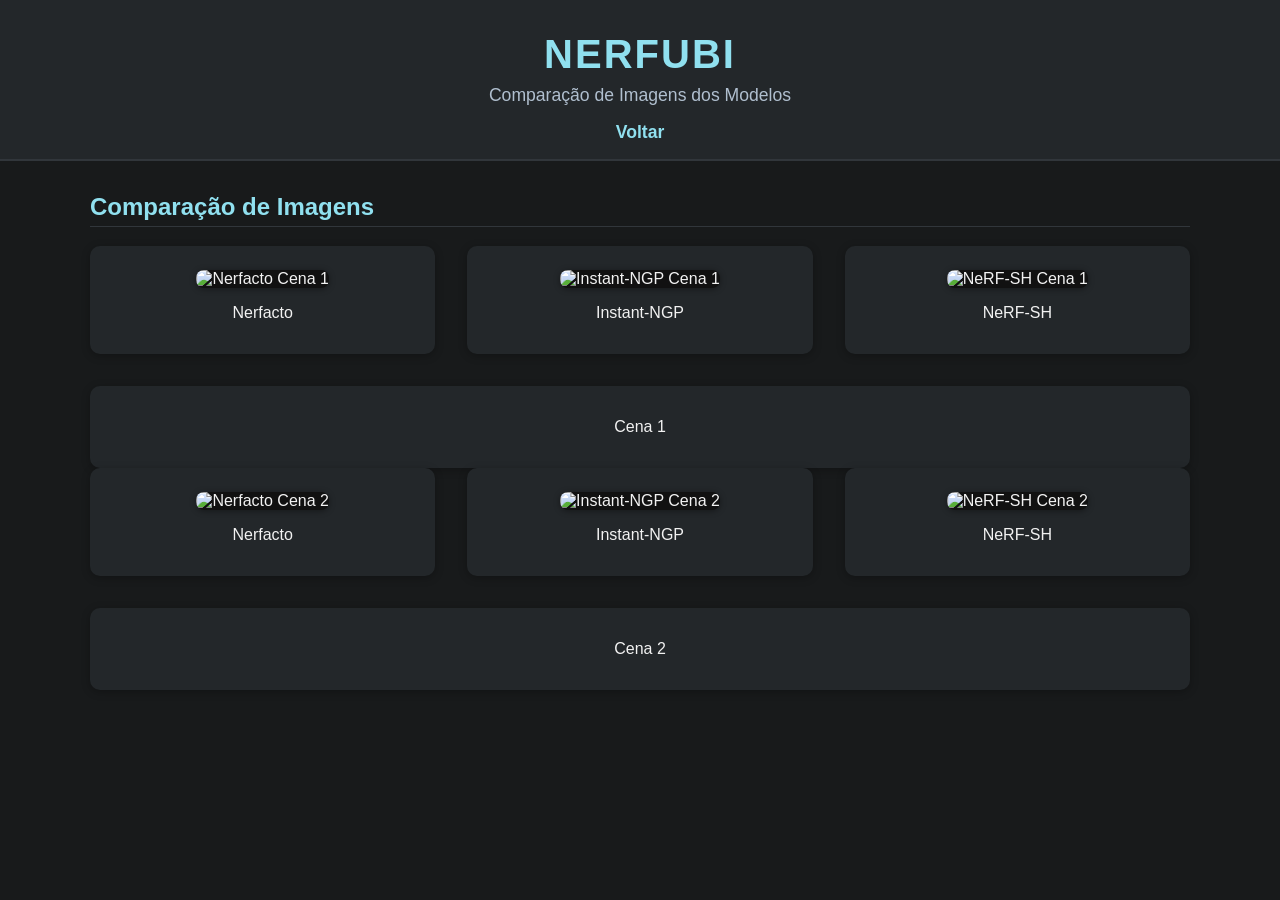
==== images.html @ c8dc612a "d" ====
<!DOCTYPE html>
<html lang="en">
<head>
    <meta charset="UTF-8">
    <title>NERFUBI – Comparação de Imagens</title>
    <link rel="stylesheet" href="styles.css">
</head>
<body>
    <header>
        <div class="header-content">
            <h1>NERFUBI</h1>
            <p class="subtitle">Comparação de Imagens dos Modelos</p>
        </div>
        <nav>
            <a href="index.html">Voltar</a>
        </nav>
    </header>
    <main>
        <h2>Comparação de Imagens</h2>
        <div class="comparison-table">
            <!-- Exemplo de linha de comparação -->
            <div class="comparison-row">
                <div>
                    <img src="images/nerfacto-cena1.png" alt="Nerfacto Cena 1">
                    <p>Nerfacto</p>
                </div>
                <div>
                    <img src="images/instant-ngp-cena1.png" alt="Instant-NGP Cena 1">
                    <p>Instant-NGP</p>
                </div>
                <div>
                    <img src="images/nerfsh-cena1.png" alt="NeRF-SH Cena 1">
                    <p>NeRF-SH</p>
                </div>
                <div class="cen-label">
                    <p>Cena 1</p>
                </div>
            </div>
            <!-- Repete para cada cena -->
            <div class="comparison-row">
                <div>
                    <img src="images/nerfacto-cena2.png" alt="Nerfacto Cena 2">
                    <p>Nerfacto</p>
                </div>
                <div>
                    <img src="images/instant-ngp-cena2.png" alt="Instant-NGP Cena 2">
                    <p>Instant-NGP</p>
                </div>
                <div>
                    <img src="images/nerfsh-cena2.png" alt="NeRF-SH Cena 2">
                    <p>NeRF-SH</p>
                </div>
                <div class="cen-label">
                    <p>Cena 2</p>
                </div>
            </div>
            <!-- Adiciona mais linhas conforme necessário -->
        </div>
    </main>
</body>
</html>
---- styles.css ----
body {
    font-family: 'Segoe UI', Arial, sans-serif;
    margin: 0;
    background: #181a1b;
    color: #f2f2f2;
}

header {
    background: #23272a;
    padding: 2rem 0 1rem 0;
    text-align: center;
    border-bottom: 2px solid #31363b;
}

.header-content h1 {
    margin: 0;
    font-size: 2.5rem;
    letter-spacing: 2px;
    color: #90e0ef;
}

.subtitle {
    margin: 0.5rem 0 0 0;
    font-size: 1.1rem;
    color: #b0bfcf;
}

nav {
    margin-top: 1rem;
}

nav a {
    color: #90e0ef;
    margin: 0 1.5rem;
    text-decoration: none;
    font-weight: bold;
    font-size: 1.1rem;
    transition: color 0.2s;
}

nav a:hover {
    color: #48cae4;
}

main {
    max-width: 1100px;
    margin: 2rem auto;
    padding: 0 1rem;
}

section {
    margin-bottom: 3rem;
}

h2 {
    color: #90e0ef;
    border-bottom: 1px solid #31363b;
    padding-bottom: 0.3rem;
    margin-bottom: 1.2rem;
}

.comparison-row {
    display: flex;
    gap: 2rem;
    justify-content: center;
    flex-wrap: wrap;
}

.comparison-row div {
    background: #23272a;
    border-radius: 10px;
    padding: 1rem;
    text-align: center;
    box-shadow: 0 2px 8px #0004;
    min-width: 250px;
    flex: 1 1 250px;
}

.comparison-row img, .comparison-row video {
    max-width: 320px;
    border-radius: 8px;
    margin-top: 0.5rem;
    background: #111;
    box-shadow: 0 1px 6px #0006;
}

#mesh-container {
    width: 100%;
    max-width: 600px;
    height: 400px;
    margin: 0 auto;
    background: #111;
    border-radius: 10px;
    box-shadow: 0 2px 8px #0004;
}

.mesh-note {
    text-align: center;
    color: #aaa;
    font-size: 0.95em;
    margin-top: 0.5rem;
}

footer {
    background: #23272a;
    color: #b0bfcf;
    text-align: center;
    padding: 1.5rem 0 1rem 0;
    margin-top: 2rem;
    font-size: 1em;
}

footer a {
    color: #90e0ef;
    text-decoration: none;
}

footer a:hover {
    text-decoration: underline;
}

.video-comparison-table {
    display: flex;
    flex-direction: column;
    gap: 0;
    margin-bottom: 0;
    width: 98vw;  
    max-width: 100vw;
    margin-left: 50%;
    transform: translateX(-50%);
    padding: 0;
}

.video-row {
    display: flex;
    gap: 0;
    justify-content: center;
    align-items: center;
    margin-bottom: 3rem;
    width: 100%;
}

.video-row.header {
    font-size: 1.2rem;
    color: #90e0ef;
    text-align: center;
    gap: 1.5rem;
}

.video-row > div {
    flex: 1 1 0;
}

.video-row video {
    width: 100%;
    max-width: 1000px;
    min-width: 400px;
    aspect-ratio: 16/9;
    height: auto;
    border-radius: 5px;
    background: #111;
    box-shadow: 0 1px 2px #0003; /* ainda mais reduzido */
    margin-bottom: 0;
    object-fit: cover;
    display: block;
}
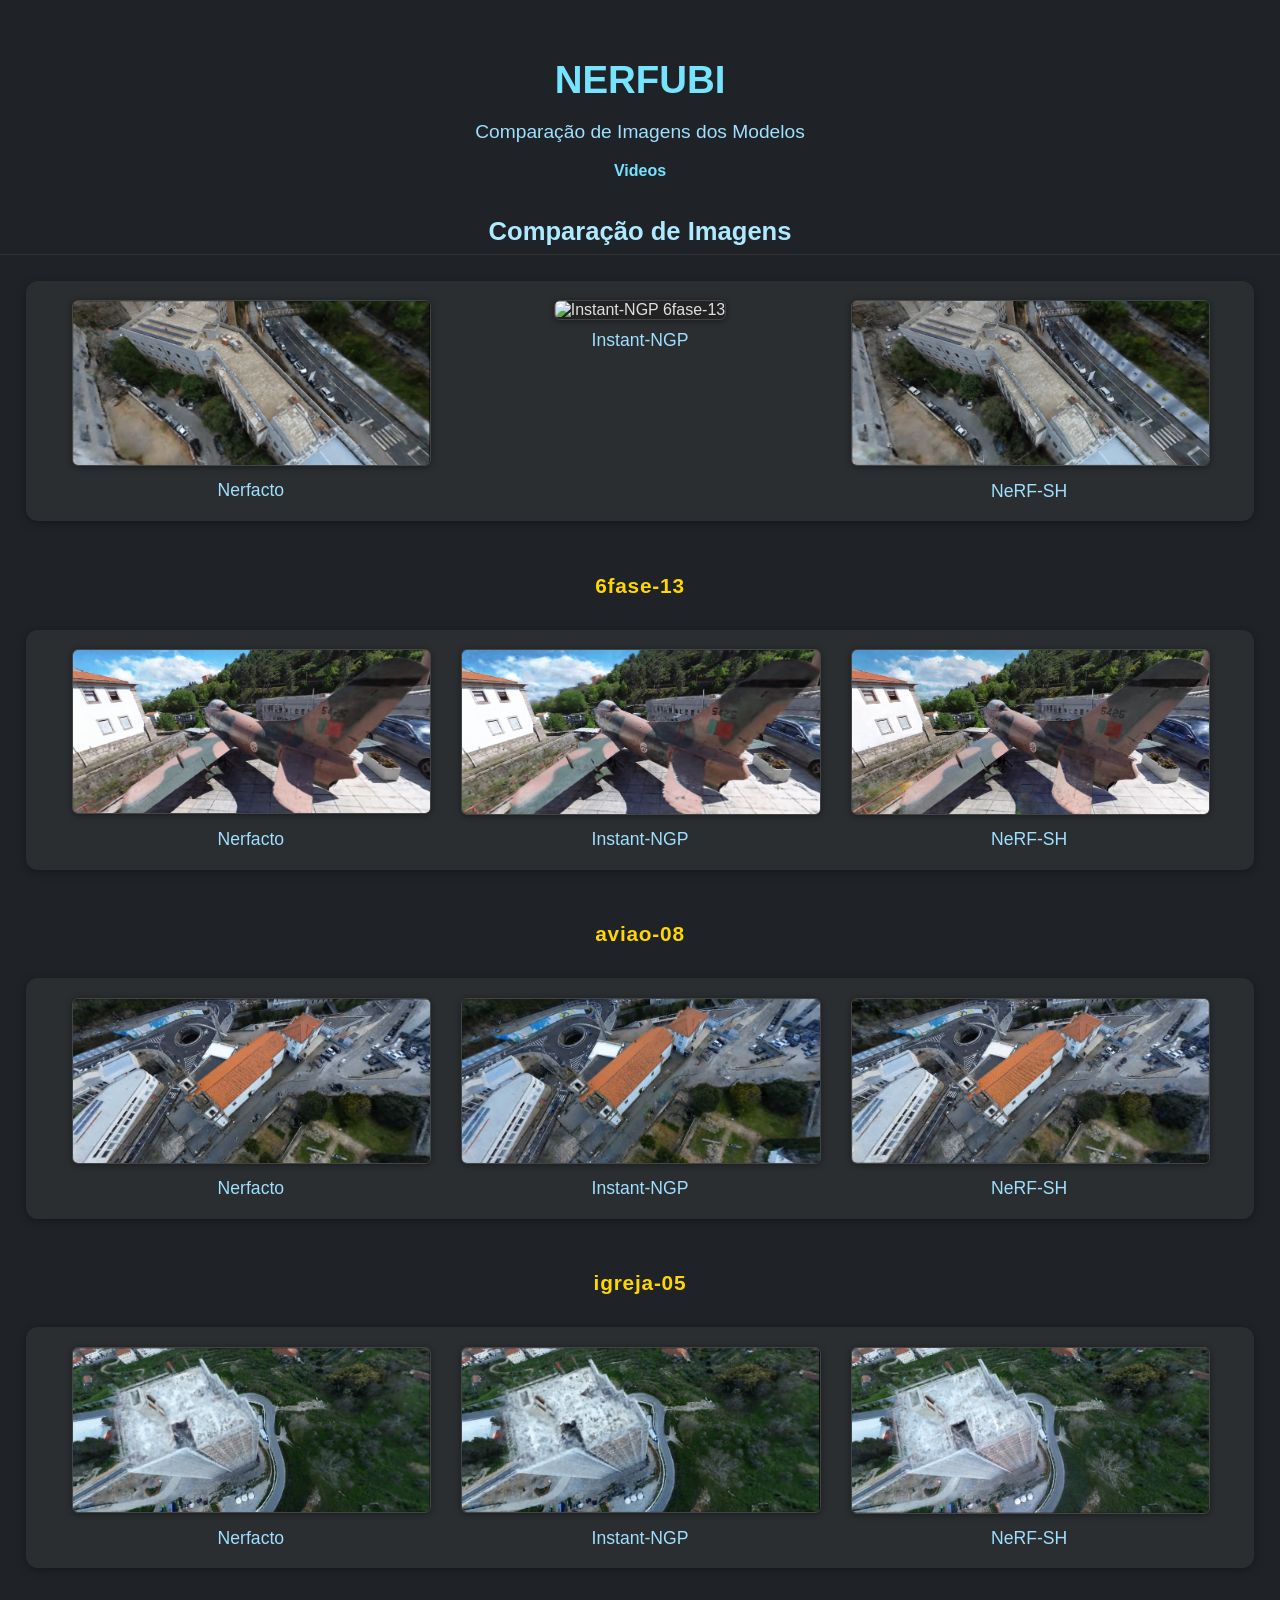
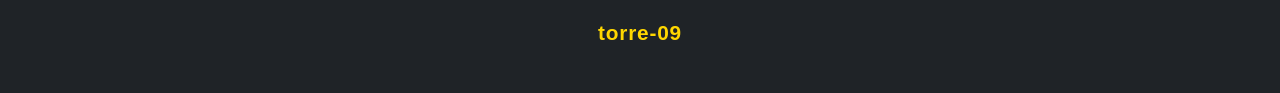
==== commit e5d979e5: "images forgotten" ====
--- a/images.html
+++ b/images.html
@@ -1,61 +1,197 @@
 <!DOCTYPE html>
-<html lang="en">
+<html lang="pt">
 <head>
-    <meta charset="UTF-8">
-    <title>NERFUBI – Comparação de Imagens</title>
-    <link rel="stylesheet" href="styles.css">
+  <meta charset="UTF-8">
+  <title>NERFUBI – Comparação de Imagens</title>
+  <style>
+    body {
+      background: #1f2327;
+      color: #e0e0e0;
+      margin: 0;
+      font-family: Arial, sans-serif;
+    }
+
+    header {
+      text-align: center;
+      padding: 2em 1em 1em;
+    }
+
+    h1 {
+      font-size: 2.4em;
+      color: #77e4ff;
+      margin-bottom: 0.2em;
+    }
+
+    .subtitle {
+      color: #9fdfff;
+      font-size: 1.2em;
+    }
+
+    nav {
+      margin-top: 0.5em;
+    }
+
+    nav a {
+      color: #77e4ff;
+      font-weight: bold;
+      text-decoration: none;
+    }
+
+    h2 {
+      text-align: center;
+      font-size: 1.6em;
+      color: #aeeaff;
+      border-bottom: 1px solid #333;
+      padding-bottom: 0.3em;
+      margin-bottom: 1em;
+    }
+
+    .comparison-table {
+      display: flex;
+      flex-direction: column;
+      gap: 2em;
+      max-width: 96vw;
+      margin: 0 auto;
+      padding: 0 1em 3em;
+    }
+
+    .comparison-row {
+      display: flex;
+      justify-content: center;
+      gap: 2em;
+      padding: 1.2em;
+      background: #2a2e31;
+      border-radius: 12px;
+      box-shadow: 0 2px 10px #0005;
+    }
+
+    .comparison-row > div {
+      flex: 0 1 30%;
+      text-align: center;
+    }
+
+    .comparison-row img {
+      width: 100%;
+      height: auto;
+      border-radius: 6px;
+      border: 1px solid #444;
+      box-shadow: 0 1px 6px #0006;
+      background: #222;
+      object-fit: contain;
+      transition: transform 0.2s ease;
+    }
+
+    .comparison-row img:hover {
+      transform: scale(1.03);
+    }
+
+    .model-label {
+      margin-top: 0.6em;
+      font-size: 1.1em;
+      color: #9fdfff;
+    }
+
+    .scene-label {
+      text-align: center;
+      margin-top: 1em;
+      font-size: 1.3em;
+      font-weight: bold;
+      color: #ffd700;
+      letter-spacing: 0.8px;
+    }
+
+    @media (max-width: 1000px) {
+      .comparison-row {
+        flex-direction: column;
+        align-items: center;
+      }
+
+      .comparison-row > div {
+        width: 95vw;
+      }
+    }
+  </style>
 </head>
 <body>
-    <header>
-        <div class="header-content">
-            <h1>NERFUBI</h1>
-            <p class="subtitle">Comparação de Imagens dos Modelos</p>
+  <header>
+    <h1>NERFUBI</h1>
+    <p class="subtitle">Comparação de Imagens dos Modelos</p>
+    <nav><a href="index.html">Videos</a></nav>
+  </header>
+
+  <main>
+    <h2>Comparação de Imagens</h2>
+    <div class="comparison-table">
+
+      <!-- 6fase-13 -->
+      <div class="comparison-row">
+        <div>
+          <img src="images/nerfacto-6fase-13.png" alt="Nerfacto 6fase-13">
+          <div class="model-label">Nerfacto</div>
         </div>
-        <nav>
-            <a href="index.html">Voltar</a>
-        </nav>
-    </header>
-    <main>
-        <h2>Comparação de Imagens</h2>
-        <div class="comparison-table">
-            <!-- Exemplo de linha de comparação -->
-            <div class="comparison-row">
-                <div>
-                    <img src="images/nerfacto-cena1.png" alt="Nerfacto Cena 1">
-                    <p>Nerfacto</p>
-                </div>
-                <div>
-                    <img src="images/instant-ngp-cena1.png" alt="Instant-NGP Cena 1">
-                    <p>Instant-NGP</p>
-                </div>
-                <div>
-                    <img src="images/nerfsh-cena1.png" alt="NeRF-SH Cena 1">
-                    <p>NeRF-SH</p>
-                </div>
-                <div class="cen-label">
-                    <p>Cena 1</p>
-                </div>
-            </div>
-            <!-- Repete para cada cena -->
-            <div class="comparison-row">
-                <div>
-                    <img src="images/nerfacto-cena2.png" alt="Nerfacto Cena 2">
-                    <p>Nerfacto</p>
-                </div>
-                <div>
-                    <img src="images/instant-ngp-cena2.png" alt="Instant-NGP Cena 2">
-                    <p>Instant-NGP</p>
-                </div>
-                <div>
-                    <img src="images/nerfsh-cena2.png" alt="NeRF-SH Cena 2">
-                    <p>NeRF-SH</p>
-                </div>
-                <div class="cen-label">
-                    <p>Cena 2</p>
-                </div>
-            </div>
-            <!-- Adiciona mais linhas conforme necessário -->
+        <div>
+          <img src="images/instant-6fase-13.png" alt="Instant-NGP 6fase-13">
+          <div class="model-label">Instant-NGP</div>
         </div>
-    </main>
+        <div>
+          <img src="images/nerfsh-6fase-13.png" alt="NeRF-SH 6fase-13">
+          <div class="model-label">NeRF-SH</div>
+        </div>
+      </div>
+      <div class="scene-label">6fase-13</div>
+
+      <!-- aviao-08 -->
+      <div class="comparison-row">
+        <div>
+          <img src="images/nerfacto-aviao-08.png" alt="Nerfacto aviao-08">
+          <div class="model-label">Nerfacto</div>
+        </div>
+        <div>
+          <img src="images/instant-aviao-08.png" alt="Instant-NGP aviao-08">
+          <div class="model-label">Instant-NGP</div>
+        </div>
+        <div>
+          <img src="images/nerfsh-aviao-08.png" alt="NeRF-SH aviao-08">
+          <div class="model-label">NeRF-SH</div>
+        </div>
+      </div>
+      <div class="scene-label">aviao-08</div>
+
+      <!-- igreja-05 -->
+      <div class="comparison-row">
+        <div>
+          <img src="images/nerfacto-igreja-05.png" alt="Nerfacto igreja-05">
+          <div class="model-label">Nerfacto</div>
+        </div>
+        <div>
+          <img src="images/instant-igreja-05.png" alt="Instant-NGP igreja-05">
+          <div class="model-label">Instant-NGP</div>
+        </div>
+        <div>
+          <img src="images/nerfsh-igreja-05.png" alt="NeRF-SH igreja-05">
+          <div class="model-label">NeRF-SH</div>
+        </div>
+      </div>
+      <div class="scene-label">igreja-05</div>
+
+      <!-- tprre-09 -->
+      <div class="comparison-row">
+        <div>
+          <img src="images/nerfacto-tprre-09.png" alt="Nerfacto torre-09">
+          <div class="model-label">Nerfacto</div>
+        </div>
+        <div>
+          <img src="images/instant-torre-09.png" alt="Instant-NGP torre-09">
+          <div class="model-label">Instant-NGP</div>
+        </div>
+        <div>
+          <img src="images/nerfsh-torre-09.png" alt="NeRF-SH torre-09">
+          <div class="model-label">NeRF-SH</div>
+        </div>
+      </div>
+      <div class="scene-label">torre-09</div>
+
+    </div>
+  </main>
 </body>
-</html>+</html>
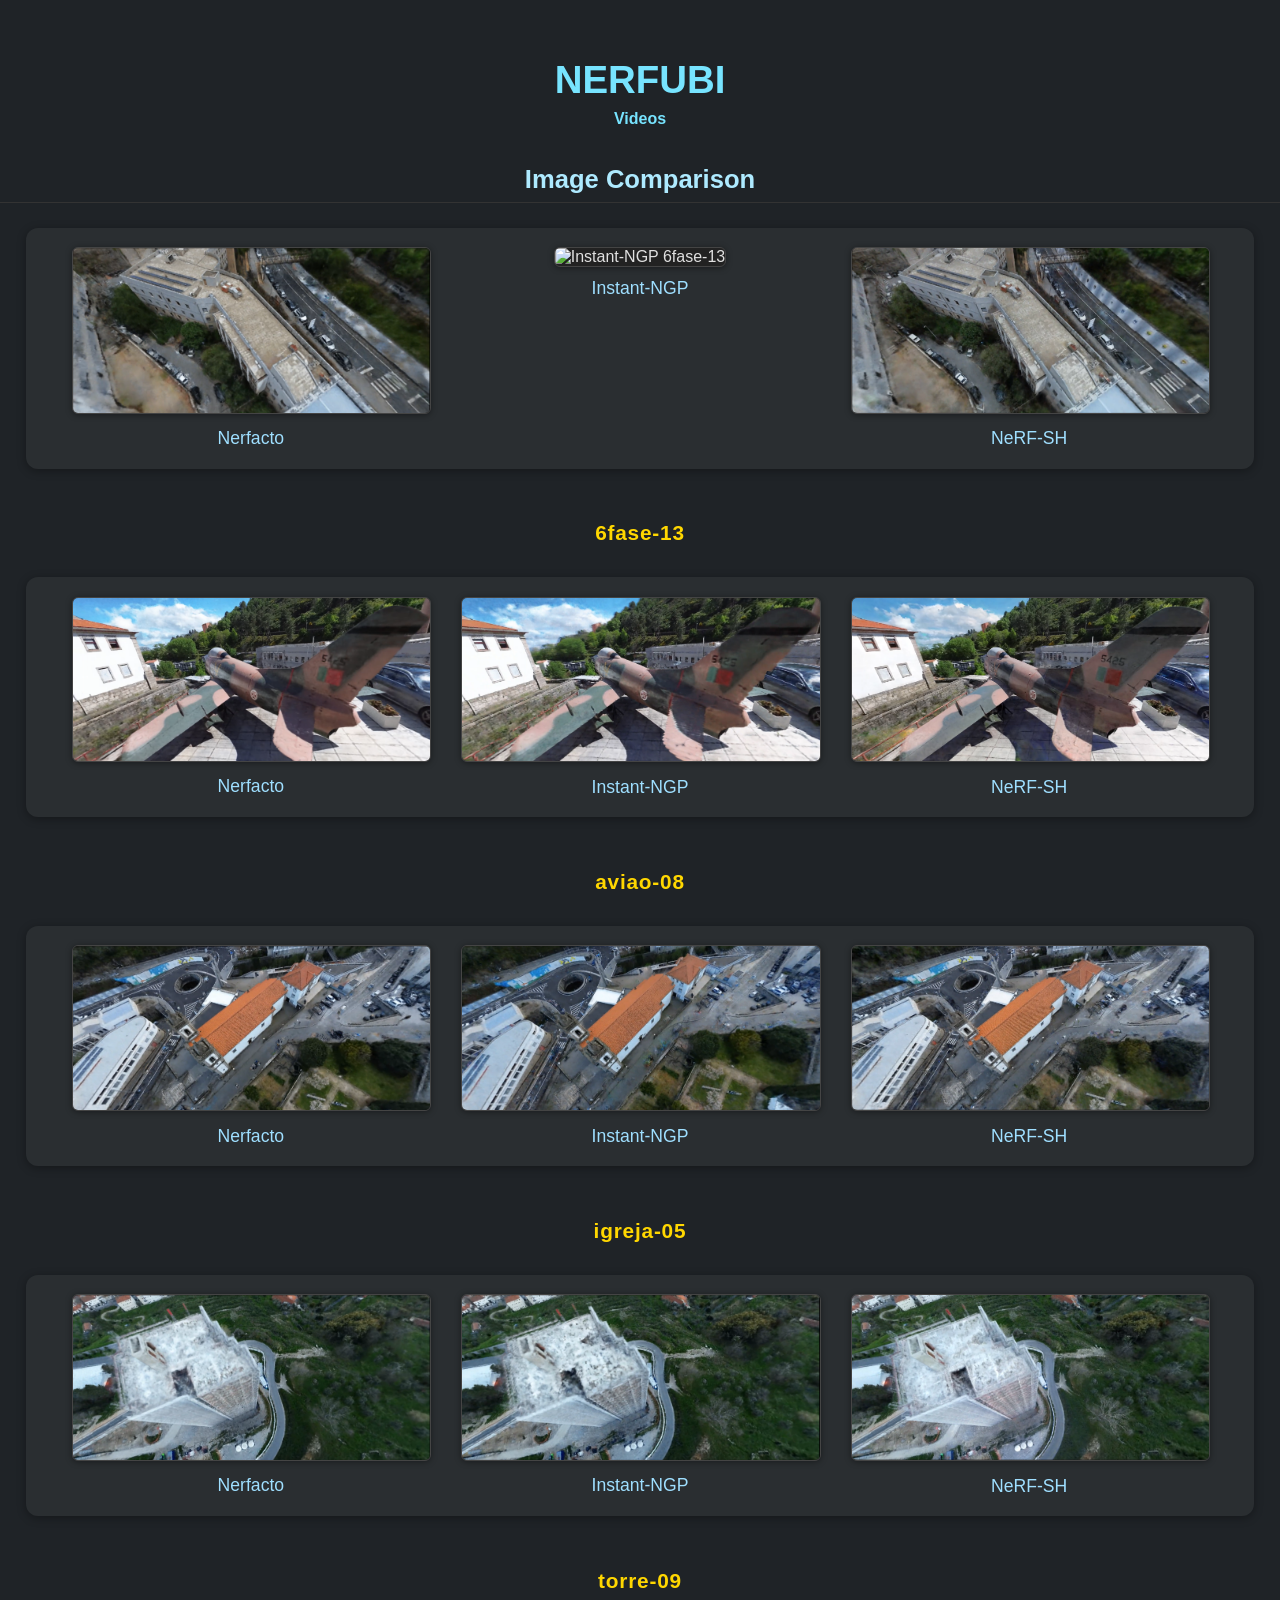
==== commit 3e0a1576: "done and forgotten img" ====
--- a/images.html
+++ b/images.html
@@ -115,12 +115,11 @@
 <body>
   <header>
     <h1>NERFUBI</h1>
-    <p class="subtitle">Comparação de Imagens dos Modelos</p>
     <nav><a href="index.html">Videos</a></nav>
   </header>
 
   <main>
-    <h2>Comparação de Imagens</h2>
+    <h2>Image Comparison</h2>
     <div class="comparison-table">
 
       <!-- 6fase-13 -->
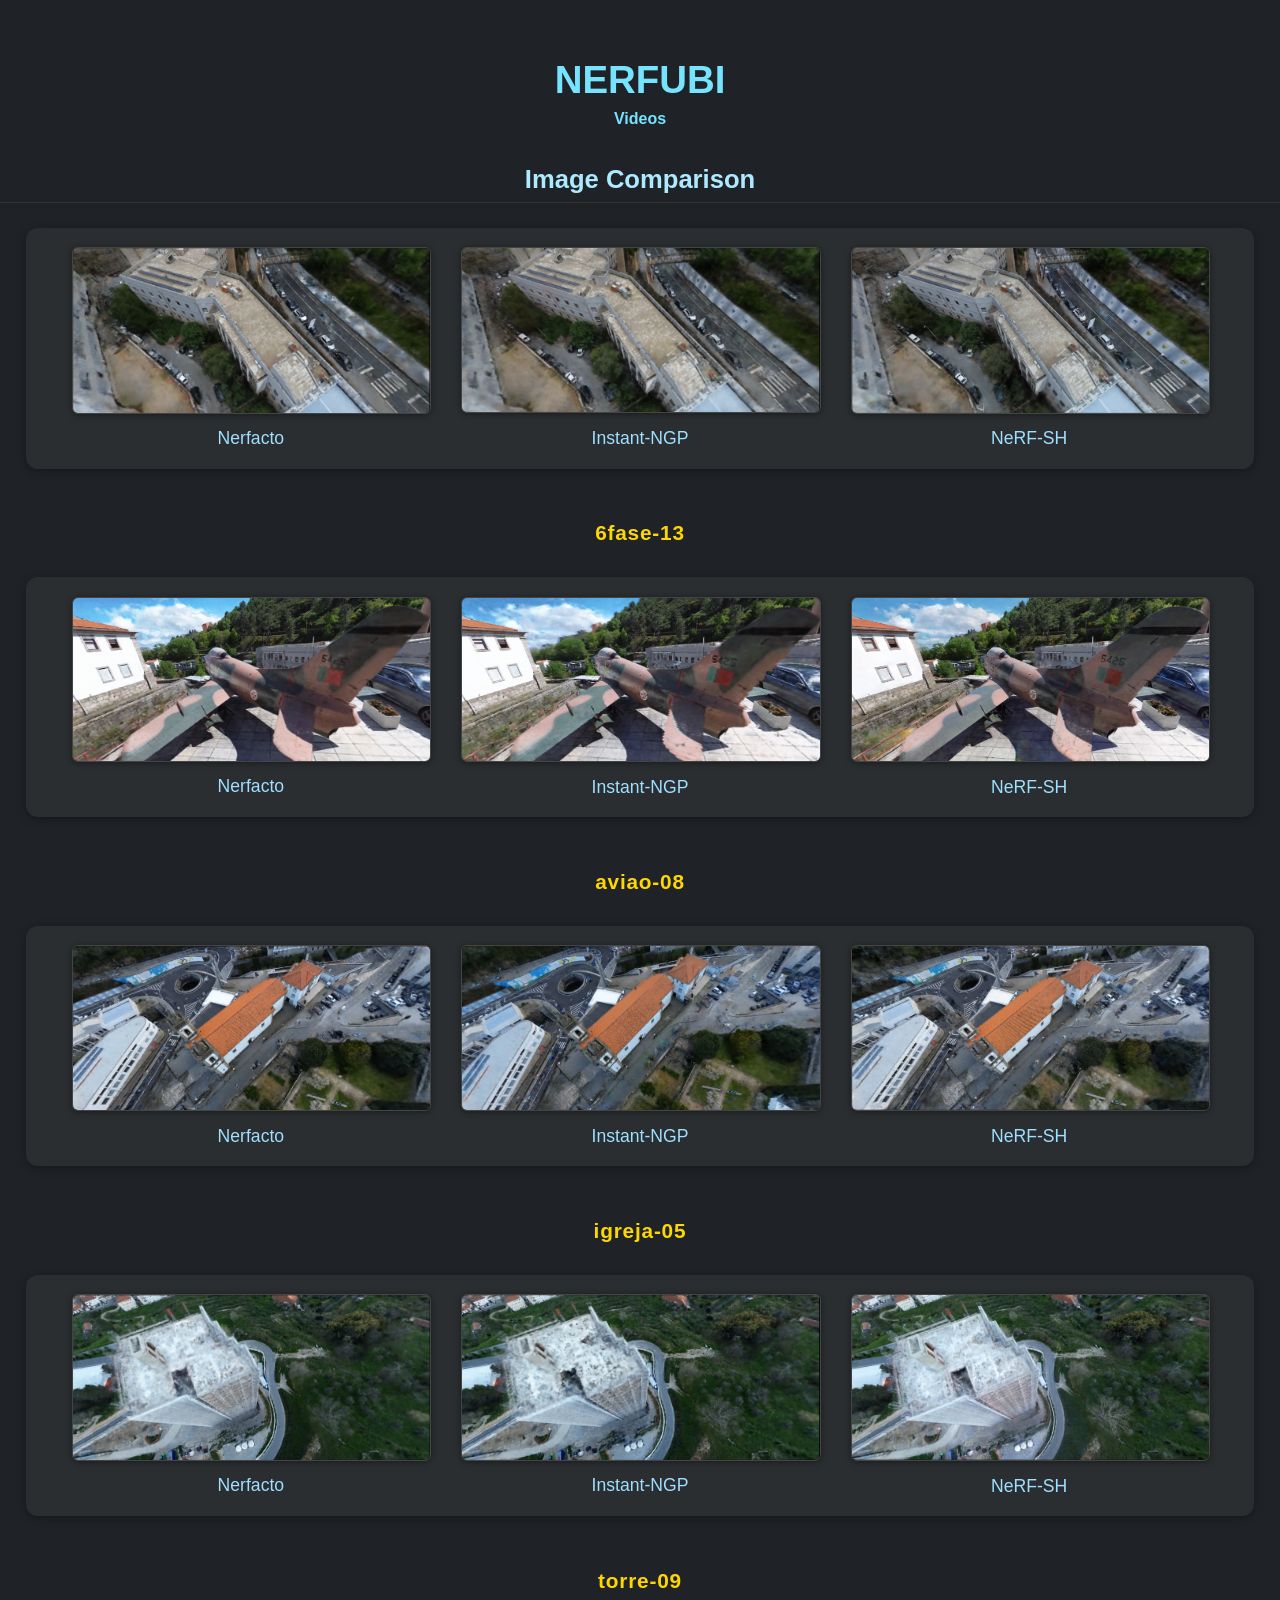
==== commit ba99aa1e: "error done" ====
--- a/images.html
+++ b/images.html
@@ -129,7 +129,7 @@
           <div class="model-label">Nerfacto</div>
         </div>
         <div>
-          <img src="images/instant-6fase-13.png" alt="Instant-NGP 6fase-13">
+          <img src="images/Instant-6fase-13.png" alt="Instant-NGP 6fase-13">
           <div class="model-label">Instant-NGP</div>
         </div>
         <div>
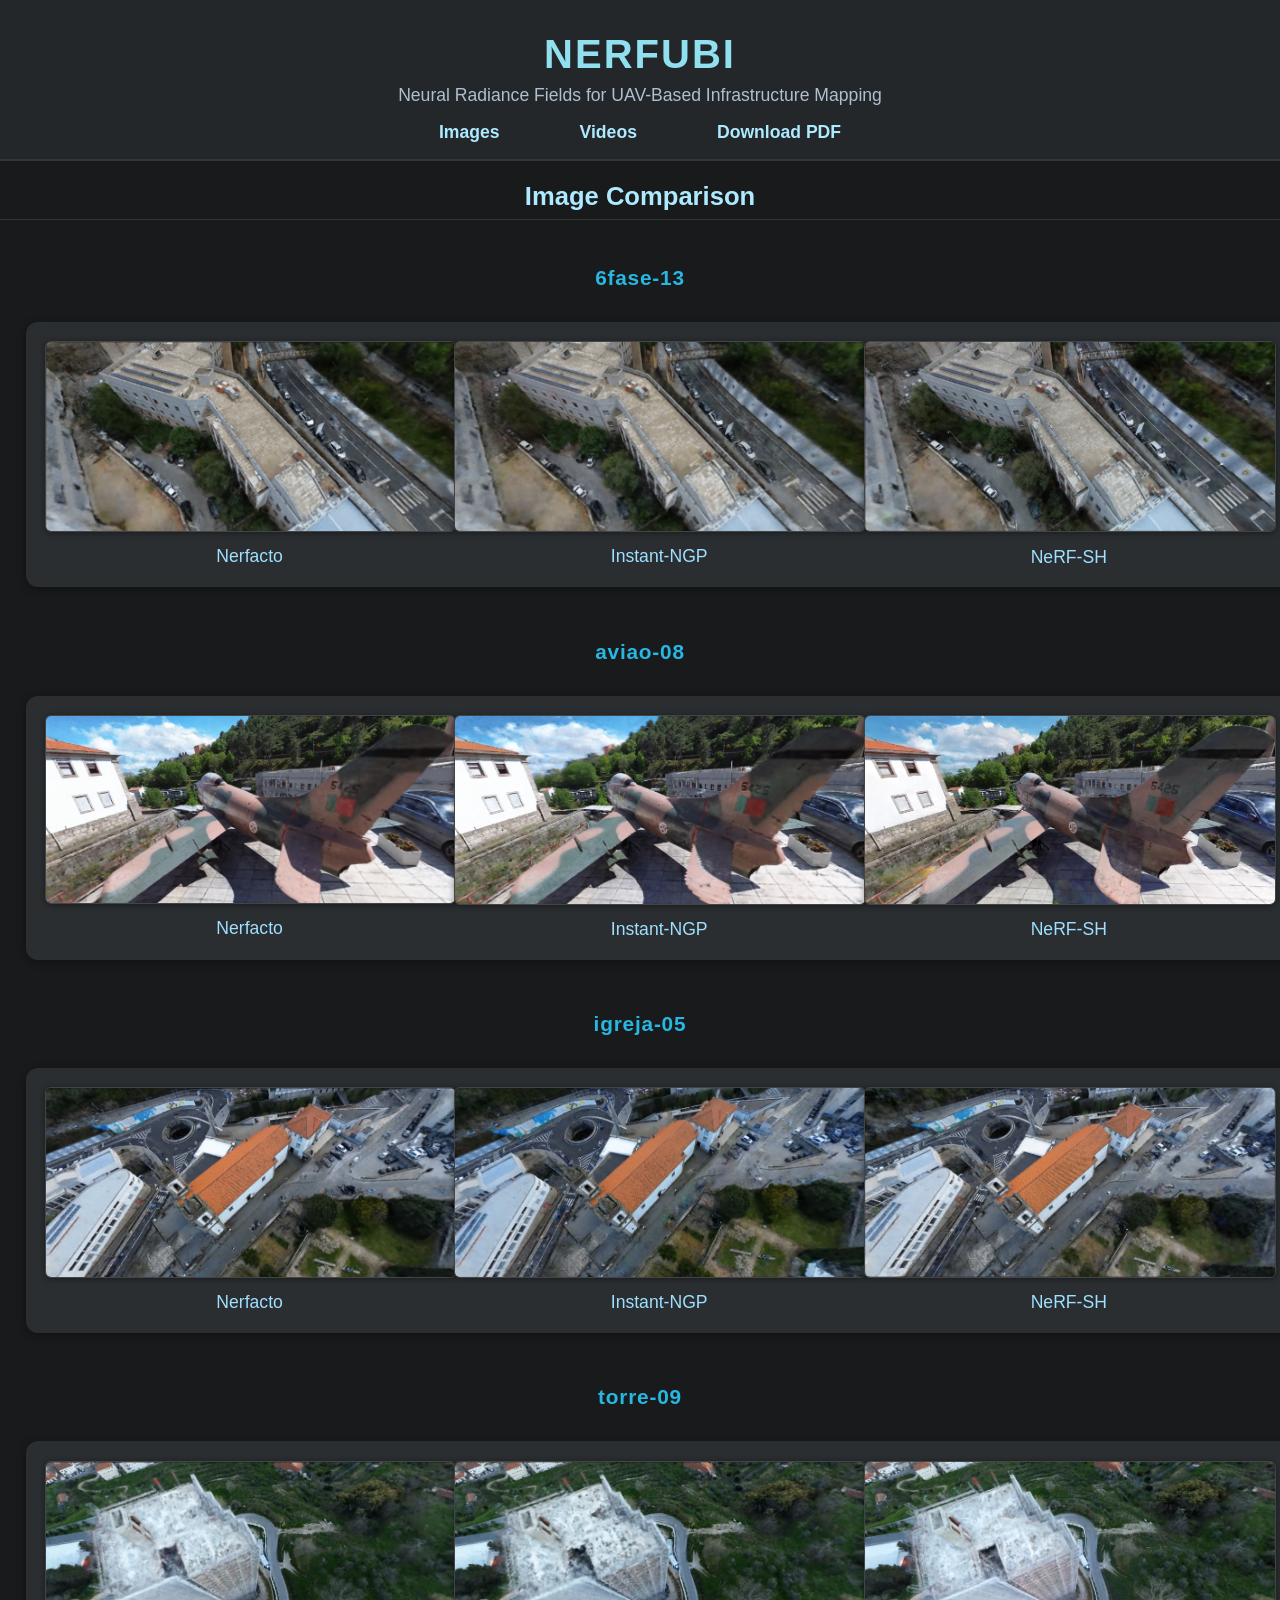
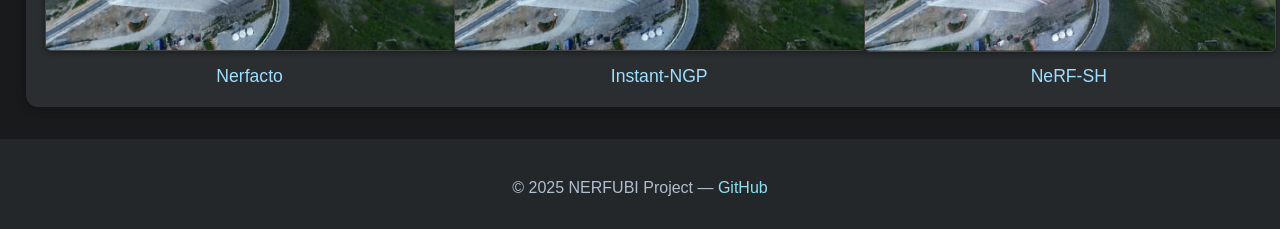
==== commit 4a6d0207: "css img and doc upt" ====
--- a/images.html
+++ b/images.html
@@ -3,126 +3,32 @@
 <head>
   <meta charset="UTF-8">
   <title>NERFUBI – Comparação de Imagens</title>
-  <style>
-    body {
-      background: #1f2327;
-      color: #e0e0e0;
-      margin: 0;
-      font-family: Arial, sans-serif;
-    }
+  <link rel="stylesheet" href="img.css">
 
-    header {
-      text-align: center;
-      padding: 2em 1em 1em;
-    }
-
-    h1 {
-      font-size: 2.4em;
-      color: #77e4ff;
-      margin-bottom: 0.2em;
-    }
-
-    .subtitle {
-      color: #9fdfff;
-      font-size: 1.2em;
-    }
-
-    nav {
-      margin-top: 0.5em;
-    }
-
-    nav a {
-      color: #77e4ff;
-      font-weight: bold;
-      text-decoration: none;
-    }
-
-    h2 {
-      text-align: center;
-      font-size: 1.6em;
-      color: #aeeaff;
-      border-bottom: 1px solid #333;
-      padding-bottom: 0.3em;
-      margin-bottom: 1em;
-    }
-
-    .comparison-table {
-      display: flex;
-      flex-direction: column;
-      gap: 2em;
-      max-width: 96vw;
-      margin: 0 auto;
-      padding: 0 1em 3em;
-    }
-
-    .comparison-row {
-      display: flex;
-      justify-content: center;
-      gap: 2em;
-      padding: 1.2em;
-      background: #2a2e31;
-      border-radius: 12px;
-      box-shadow: 0 2px 10px #0005;
-    }
-
-    .comparison-row > div {
-      flex: 0 1 30%;
-      text-align: center;
-    }
-
-    .comparison-row img {
-      width: 100%;
-      height: auto;
-      border-radius: 6px;
-      border: 1px solid #444;
-      box-shadow: 0 1px 6px #0006;
-      background: #222;
-      object-fit: contain;
-      transition: transform 0.2s ease;
-    }
-
-    .comparison-row img:hover {
-      transform: scale(1.03);
-    }
-
-    .model-label {
-      margin-top: 0.6em;
-      font-size: 1.1em;
-      color: #9fdfff;
-    }
-
-    .scene-label {
-      text-align: center;
-      margin-top: 1em;
-      font-size: 1.3em;
-      font-weight: bold;
-      color: #ffd700;
-      letter-spacing: 0.8px;
-    }
-
-    @media (max-width: 1000px) {
-      .comparison-row {
-        flex-direction: column;
-        align-items: center;
-      }
-
-      .comparison-row > div {
-        width: 95vw;
-      }
-    }
-  </style>
 </head>
 <body>
   <header>
-    <h1>NERFUBI</h1>
-    <nav><a href="index.html">Videos</a></nav>
-  </header>
+        <div class="header-content">
+            <h1>NERFUBI</h1>
+            <p class="subtitle">Neural Radiance Fields for UAV-Based Infrastructure Mapping</p>
+        </div>
+
+        <nav>
+            <a href="images.html" target="_blank">Images</a>
+            <a href="index.html">Videos</a>
+            <a href="49731_66.pdf" download>Download PDF </a>
+
+        </nav>
+
+
+    </header>
 
   <main>
     <h2>Image Comparison</h2>
     <div class="comparison-table">
 
       <!-- 6fase-13 -->
+      <div class="scene-label">6fase-13</div>
       <div class="comparison-row">
         <div>
           <img src="images/nerfacto-6fase-13.png" alt="Nerfacto 6fase-13">
@@ -137,9 +43,9 @@
           <div class="model-label">NeRF-SH</div>
         </div>
       </div>
-      <div class="scene-label">6fase-13</div>
 
       <!-- aviao-08 -->
+      <div class="scene-label">aviao-08</div>
       <div class="comparison-row">
         <div>
           <img src="images/nerfacto-aviao-08.png" alt="Nerfacto aviao-08">
@@ -154,9 +60,9 @@
           <div class="model-label">NeRF-SH</div>
         </div>
       </div>
-      <div class="scene-label">aviao-08</div>
-
+      
       <!-- igreja-05 -->
+      <div class="scene-label">igreja-05</div>
       <div class="comparison-row">
         <div>
           <img src="images/nerfacto-igreja-05.png" alt="Nerfacto igreja-05">
@@ -171,9 +77,9 @@
           <div class="model-label">NeRF-SH</div>
         </div>
       </div>
-      <div class="scene-label">igreja-05</div>
 
       <!-- tprre-09 -->
+      <div class="scene-label">torre-09</div>
       <div class="comparison-row">
         <div>
           <img src="images/nerfacto-tprre-09.png" alt="Nerfacto torre-09">
@@ -188,9 +94,12 @@
           <div class="model-label">NeRF-SH</div>
         </div>
       </div>
-      <div class="scene-label">torre-09</div>
 
     </div>
   </main>
+    <footer>
+        <p>&copy; 2025 NERFUBI Project &mdash; <a href="https://github.com/Ydigit" target="_blank">GitHub</a></p>
+    </footer>
 </body>
+
 </html>
--- a/img.css
+++ b/img.css
@@ -0,0 +1,162 @@
+
+body {
+    font-family: 'Segoe UI', Arial, sans-serif;
+    margin: 0;
+    background: #181a1b;
+    color: #f2f2f2;
+}
+header {
+    background: #23272a;
+    padding: 2rem 0 1rem 0;
+    text-align: center;
+    border-bottom: 2px solid #31363b;
+}
+
+.header-content h1 {
+    margin: 0;
+    font-size: 2.5rem;
+    letter-spacing: 2px;
+    color: #90e0ef;
+}
+
+.subtitle {
+    margin: 0.5rem 0 0 0;
+    font-size: 1.1rem;
+    color: #b0bfcf;
+}
+
+nav {
+    margin-top: 1rem;
+}
+
+nav a {
+    color: #90e0ef;
+    margin: 0 1.5rem;
+    text-decoration: none;
+    font-weight: bold;
+    font-size: 1.1rem;
+    transition: color 0.2s;
+}
+
+nav a:hover {
+    color: #48cae4;
+}
+
+
+
+
+footer {
+    background: #23272a;
+    color: #b0bfcf;
+    text-align: center;
+    padding: 1.5rem 0 1rem 0;
+    margin-top: 2rem;
+    font-size: 1em;
+}
+
+footer a {
+    color: #90e0ef;
+    text-decoration: none;
+}
+
+footer a:hover {
+    text-decoration: underline;
+}
+
+
+
+nav {
+    display: flex;
+    justify-content: center;
+    gap: 2em; /* espaçamento entre links */
+    margin-top: 1em;
+}
+
+nav a {
+    text-decoration: none;
+    color: #aeeaff;
+    font-weight: bold;
+    font-size: 1.1em;
+}
+
+
+h1 {
+      font-size: 2.4em;
+      color: #77e4ff;
+      margin-bottom: 0.2em;
+    }
+    h2 {
+      text-align: center;
+      font-size: 1.6em;
+      color: #aeeaff;
+      border-bottom: 1px solid #333;
+      padding-bottom: 0.3em;
+      margin-bottom: 1em;
+    }
+
+
+    .comparison-table {
+      display: flex;
+      flex-direction: column;
+      gap: 2em;
+      max-width: 96%;
+      margin: 0 auto;
+      padding: 0em;
+    }
+
+    .comparison-row {
+      width: 100%;
+      display: flex;
+      justify-content: center;
+      gap: 0em;
+      padding: 1.2em;
+      background: #2a2e31;
+      border-radius: 12px;
+      box-shadow: 0 2px 10px #0005;
+    }
+
+    .comparison-row > div {
+      flex: 1;
+      text-align: center;
+    }
+
+    .comparison-row img {
+      width: 100%;
+      height: auto;
+      border-radius: 6px;
+      border: 1px solid #444;
+      box-shadow: 0 1px 6px #0006;
+      background: #222;
+      object-fit: contain;
+      transition: transform 0.2s ease;
+    }
+
+    .comparison-row img:hover {
+      transform: scale(1.01);
+    }
+
+    .model-label {
+      margin-top: 0.6em;
+      font-size: 1.1em;
+      color: #9fdfff;
+    }
+
+    .scene-label {
+      text-align: center;
+      margin-top: 1em;
+      font-size: 1.3em;
+      font-weight: bold;
+      color: #28b7e2;
+      letter-spacing: 0.8px;
+    }
+
+    @media (max-width: 1000px) {
+      .comparison-row {
+        flex-direction: column;
+        align-items: center;
+      }
+
+      .comparison-row > div {
+        width: 95vw;
+      }
+    }
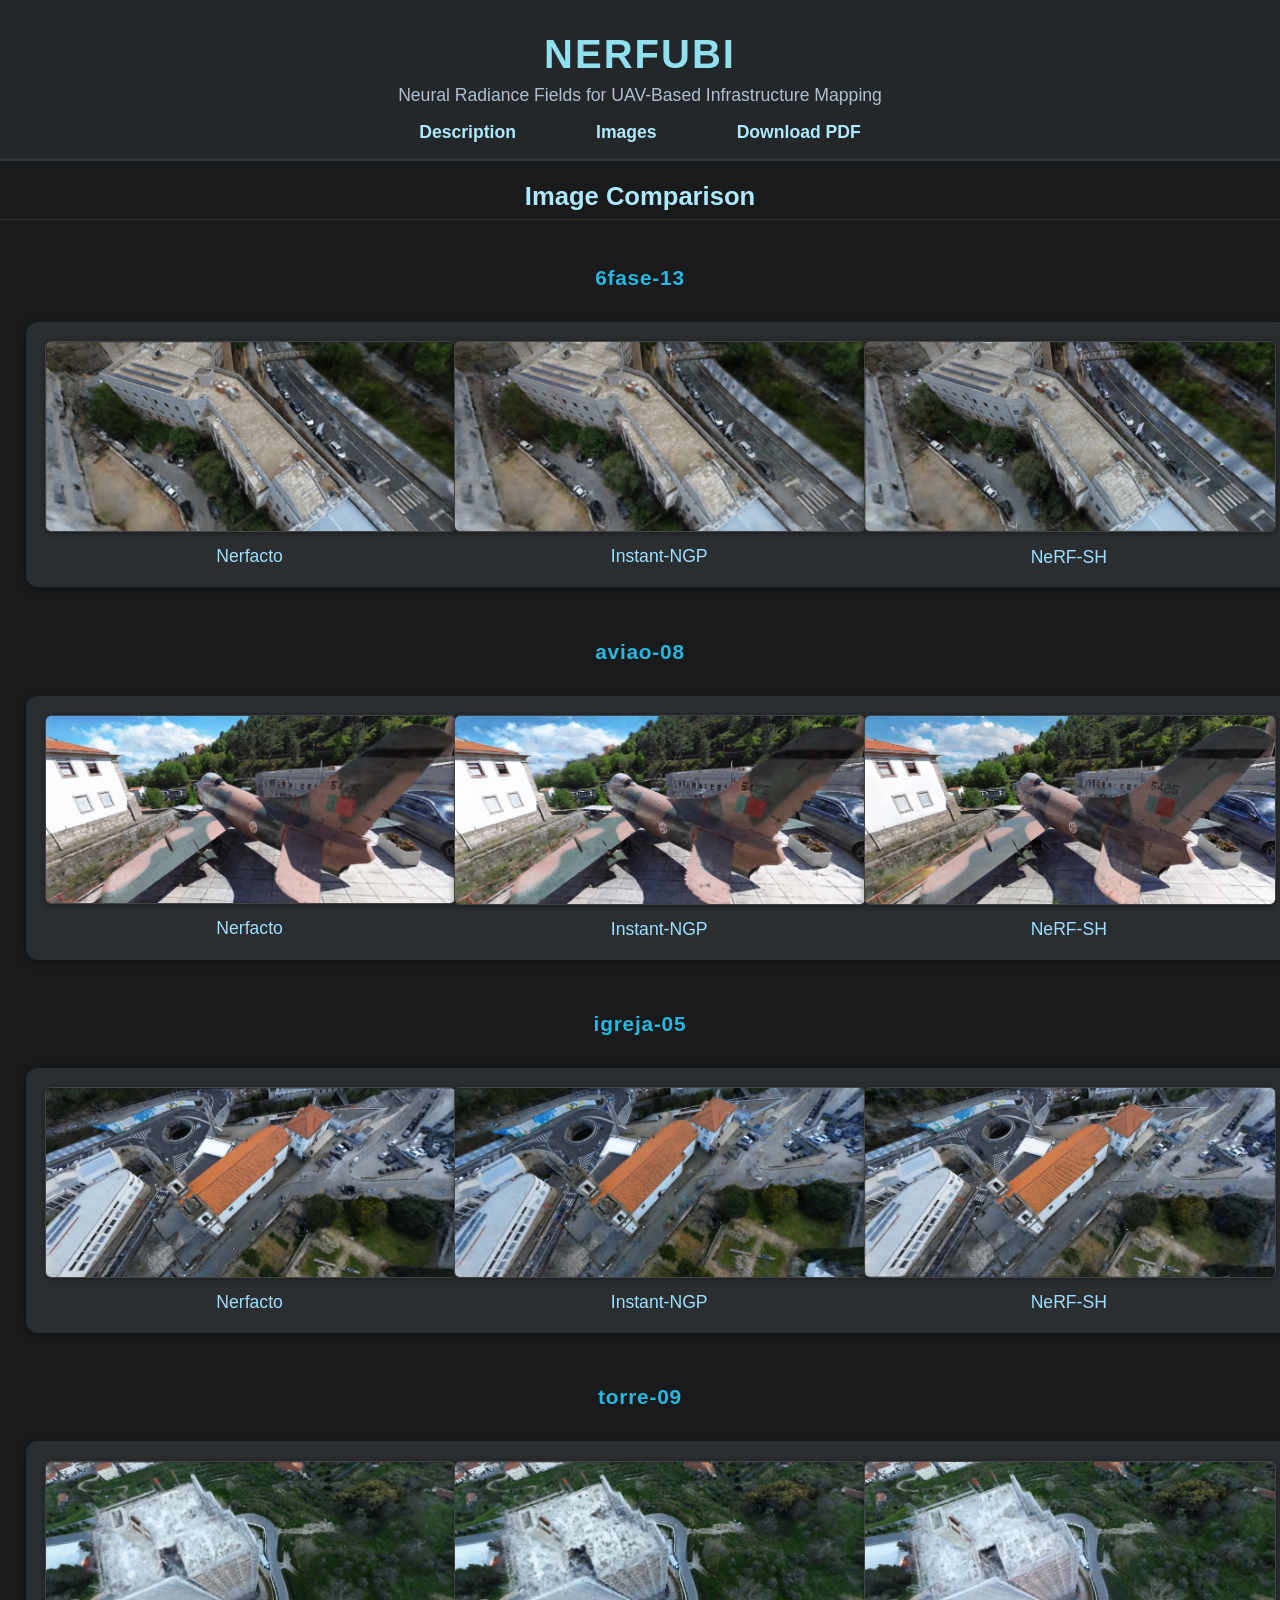
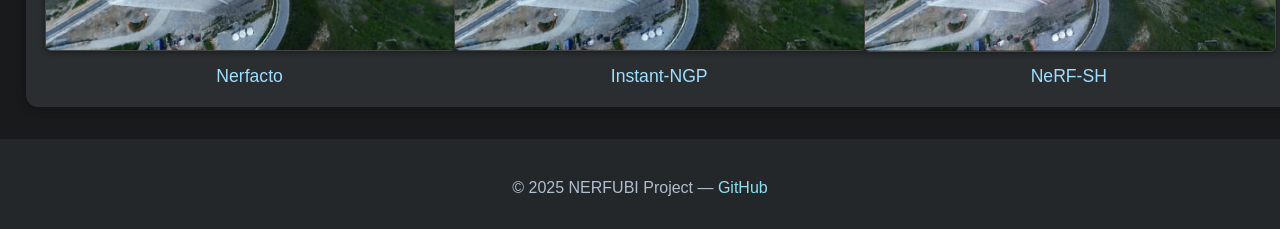
==== commit 9262fa5e: "done" ====
--- a/images.html
+++ b/images.html
@@ -8,20 +8,16 @@
 </head>
 <body>
   <header>
-        <div class="header-content">
-            <h1>NERFUBI</h1>
-            <p class="subtitle">Neural Radiance Fields for UAV-Based Infrastructure Mapping</p>
-        </div>
-
-        <nav>
-            <a href="images.html" target="_blank">Images</a>
-            <a href="index.html">Videos</a>
-            <a href="49731_66.pdf" download>Download PDF </a>
-
-        </nav>
-
-
-    </header>
+  <div class="header-content">
+    <h1>NERFUBI</h1>
+    <p class="subtitle">Neural Radiance Fields for UAV-Based Infrastructure Mapping</p>
+  </div>
+  <nav>
+    <a href="index.html">Description</a>
+    <a href="images.html" >Images</a>
+    <a href="49731_66.pdf" download>Download PDF</a>
+  </nav>
+</header>
 
   <main>
     <h2>Image Comparison</h2>
--- a/img.css
+++ b/img.css
@@ -18,6 +18,7 @@
     letter-spacing: 2px;
     color: #90e0ef;
 }
+
 
 .subtitle {
     margin: 0.5rem 0 0 0;
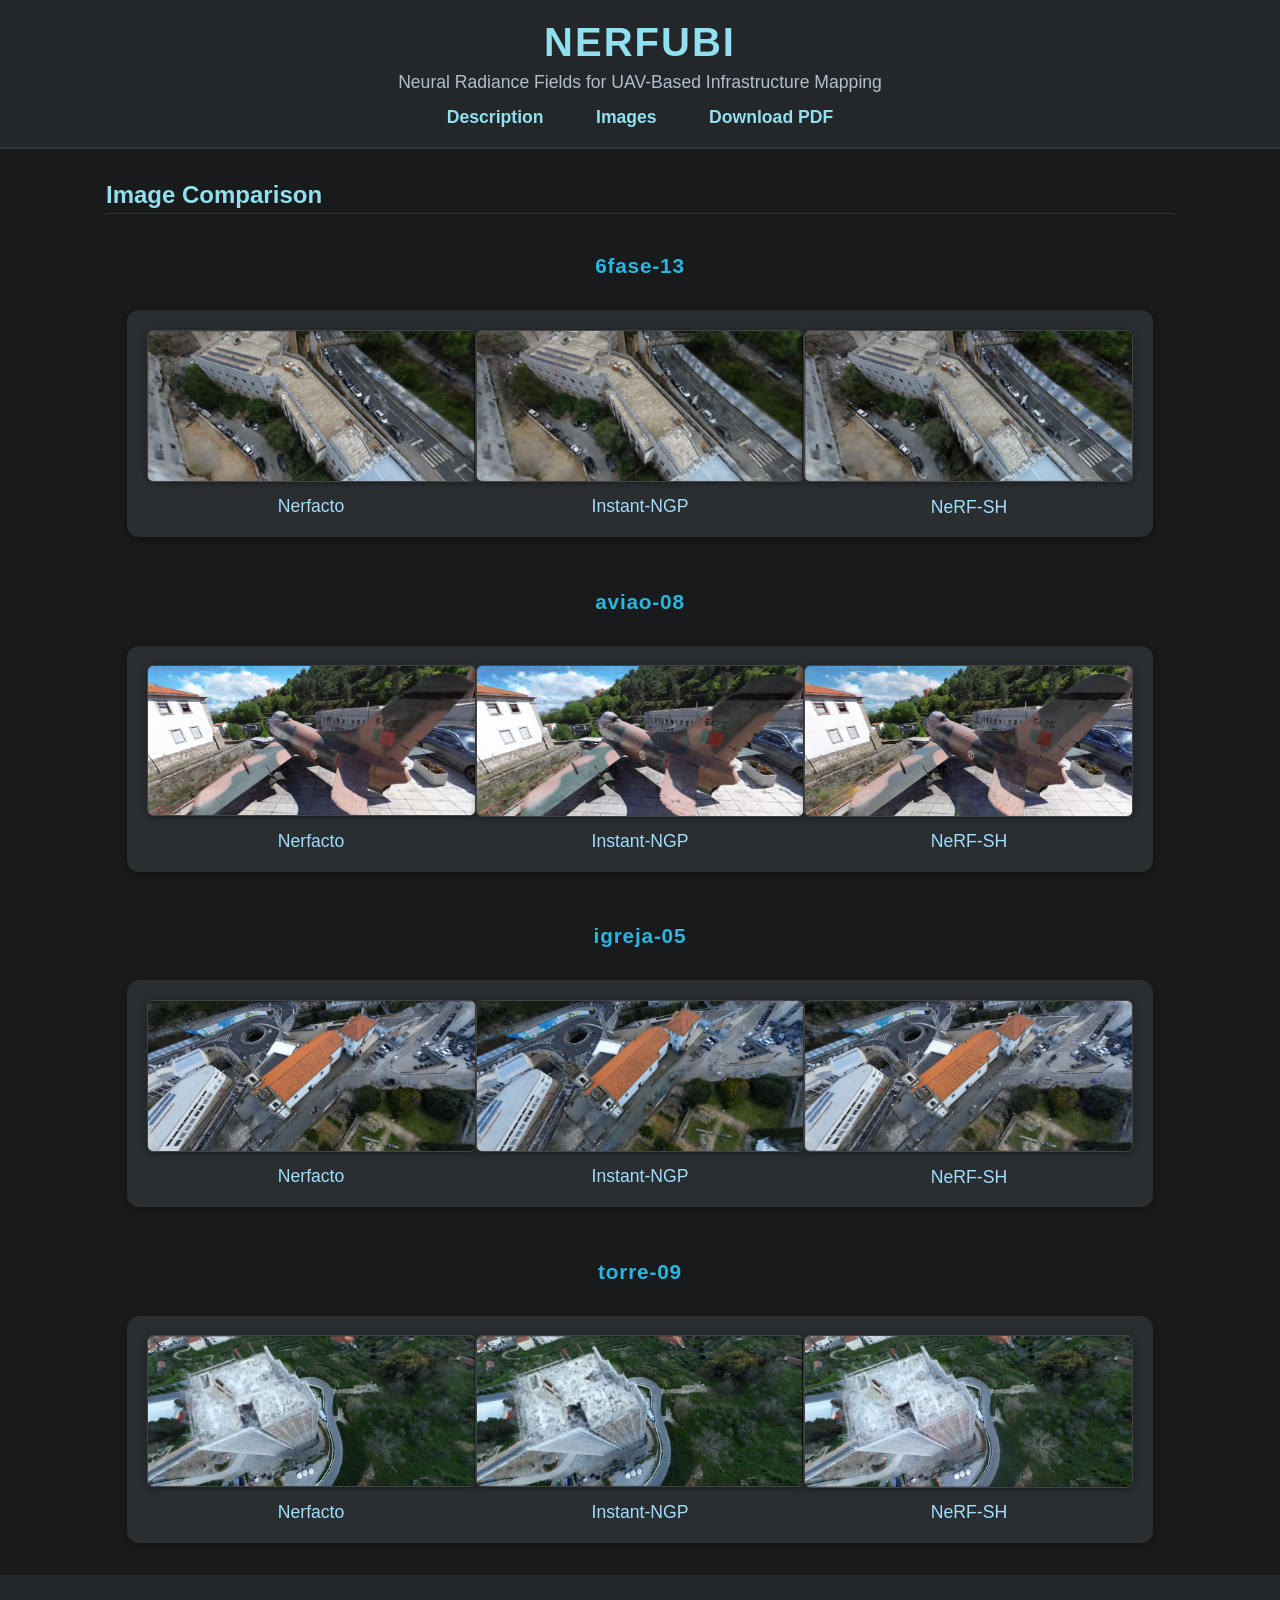
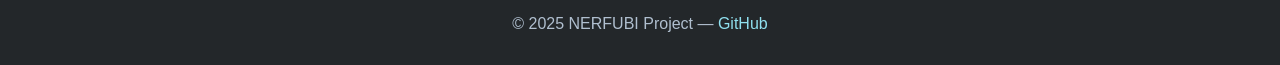
==== commit 7e69c024: "done no img" ====
--- a/images.html
+++ b/images.html
@@ -1,6 +1,8 @@
 <!DOCTYPE html>
 <html lang="pt">
 <head>
+    <meta name="viewport" content="width=device-width, initial-scale=1.0"/>
+
   <meta charset="UTF-8">
   <title>NERFUBI – Comparação de Imagens</title>
   <link rel="stylesheet" href="img.css">
--- a/img.css
+++ b/img.css
@@ -5,9 +5,10 @@
     background: #181a1b;
     color: #f2f2f2;
 }
+
 header {
     background: #23272a;
-    padding: 2rem 0 1rem 0;
+    padding: 1.25rem 0; /* consistente */
     text-align: center;
     border-bottom: 2px solid #31363b;
 }
@@ -18,7 +19,6 @@
     letter-spacing: 2px;
     color: #90e0ef;
 }
-
 
 .subtitle {
     margin: 0.5rem 0 0 0;
@@ -43,8 +43,22 @@
     color: #48cae4;
 }
 
+main {
+    max-width: 1100px;
+    margin: 2rem auto;
+    padding: 0 1rem;
+}
 
+section {
+    margin-bottom: 3rem;
+}
 
+h2 {
+    color: #90e0ef;
+    border-bottom: 1px solid #31363b;
+    padding-bottom: 0.3rem;
+    margin-bottom: 1.2rem;
+}
 
 footer {
     background: #23272a;
@@ -65,35 +79,6 @@
 }
 
 
-
-nav {
-    display: flex;
-    justify-content: center;
-    gap: 2em; /* espaçamento entre links */
-    margin-top: 1em;
-}
-
-nav a {
-    text-decoration: none;
-    color: #aeeaff;
-    font-weight: bold;
-    font-size: 1.1em;
-}
-
-
-h1 {
-      font-size: 2.4em;
-      color: #77e4ff;
-      margin-bottom: 0.2em;
-    }
-    h2 {
-      text-align: center;
-      font-size: 1.6em;
-      color: #aeeaff;
-      border-bottom: 1px solid #333;
-      padding-bottom: 0.3em;
-      margin-bottom: 1em;
-    }
 
 
     .comparison-table {
@@ -160,4 +145,12 @@
       .comparison-row > div {
         width: 95vw;
       }
-    }+    }
+
+
+
+    nav { line-height: 1; }
+.header-content h1 { margin: 0; line-height: 1.1; }
+
+
+* { box-sizing: border-box; }
